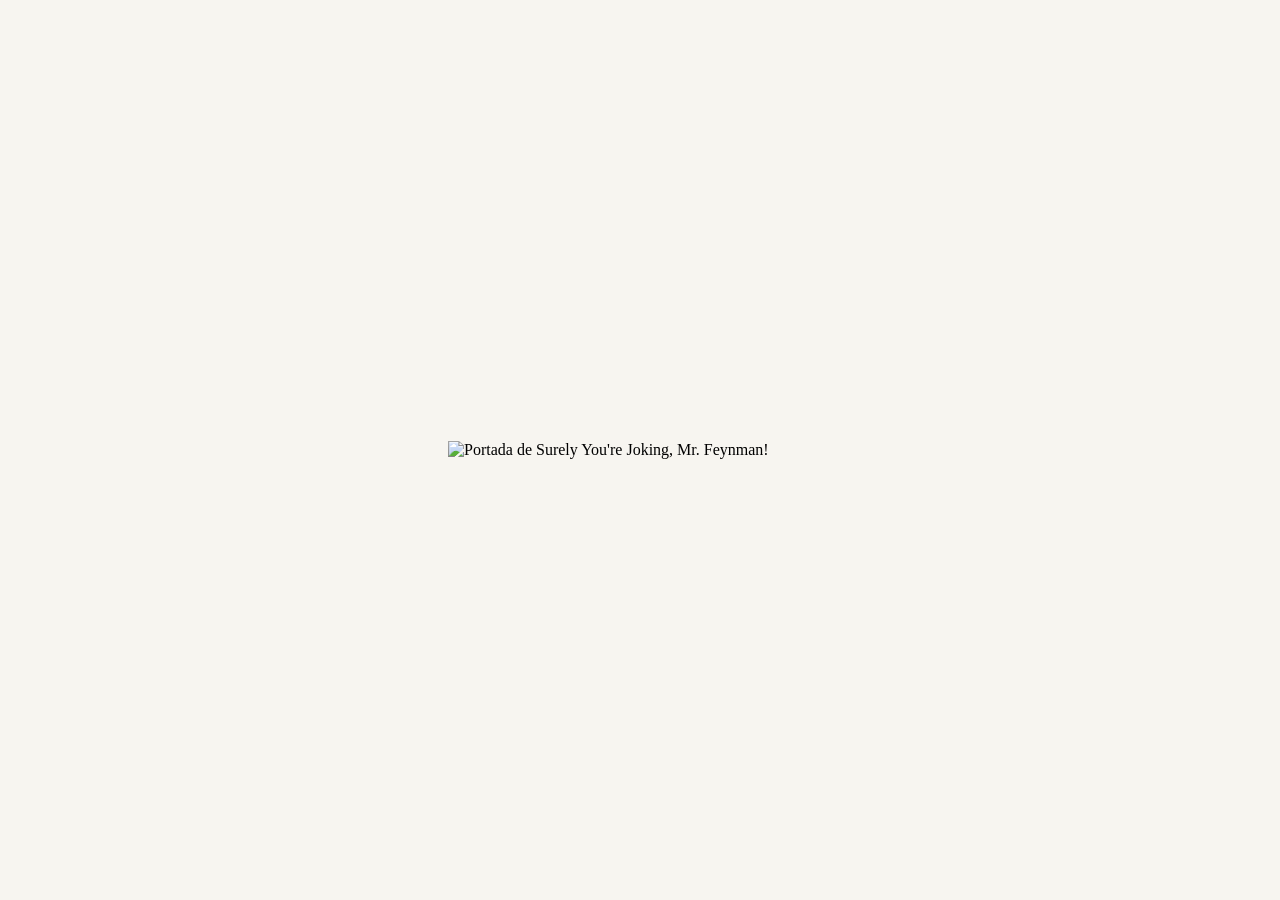
==== libros.html @ 26bcfa9d "Show Cloudinary cover on Libros page" ====
<!DOCTYPE html>
<html lang="es">
<head>
  <meta charset="UTF-8">
  <meta name="viewport" content="width=device-width, initial-scale=1.0">
  <title>Libros</title>
  <link rel="stylesheet" href="styles.css">
</head>
<body class="pagina-libros">
  <main>
    <img
      src="https://res.cloudinary.com/uql3pxps/image/upload/v1784764004/surely_your_joking_mr_feynman_sapdfc.jpg"
      alt="Portada de Surely You're Joking, Mr. Feynman!"
      decoding="async"
    >
  </main>
</body>
</html>
---- styles.css ----
/* Una base limpia y serena para la portada. */
body {
  margin: 0;
}

.pagina-inicio {
  color: #292825;
  background: #f7f5f0;
  font-family: Georgia, "Times New Roman", serif;
}

/* El retrato conserva dos tercios de la portada y la navegación queda a su derecha. */
.presentacion {
  min-height: 100vh;
  min-height: 100dvh;
  display: grid;
  grid-template-columns: minmax(0, 2fr) minmax(9rem, 1fr);
}

.retrato {
  min-width: 0;
  display: grid;
  place-items: center;
  overflow: hidden;
}

.retrato img {
  width: 100%;
  height: 100%;
  display: block;
  object-fit: contain;
  object-position: center;
}

.enlaces {
  display: flex;
  flex-direction: column;
  justify-content: center;
  align-items: flex-start;
  gap: 1.5rem;
  padding: 2rem clamp(1.5rem, 5vw, 4.5rem);
}

.enlaces a {
  color: inherit;
  font-size: clamp(1.2rem, 2vw, 1.65rem);
  letter-spacing: 0.06em;
  text-decoration: none;
  transition: color 160ms ease;
}

.enlaces a:hover,
.enlaces a:focus-visible {
  color: #8a6f55;
}

.enlaces a:focus-visible {
  outline: 1px solid currentColor;
  outline-offset: 0.4rem;
}

@media (max-width: 600px) {
  .presentacion {
    grid-template-columns: minmax(0, 2fr) minmax(7rem, 1fr);
  }

  .enlaces {
    gap: 1.1rem;
    padding: 1.25rem;
  }
}

/* Centramos el mensaje de la segunda página. */
.pagina-prueba {
  min-height: 100vh;
  min-height: 100dvh;
  display: grid;
  place-items: center;
  font-family: Arial, sans-serif;
}

.pagina-libros {
  min-height: 100vh;
  min-height: 100dvh;
  display: grid;
  place-items: center;
  background: #f7f5f0;
}

.pagina-libros img {
  width: min(90vw, 24rem);
  height: auto;
  display: block;
}
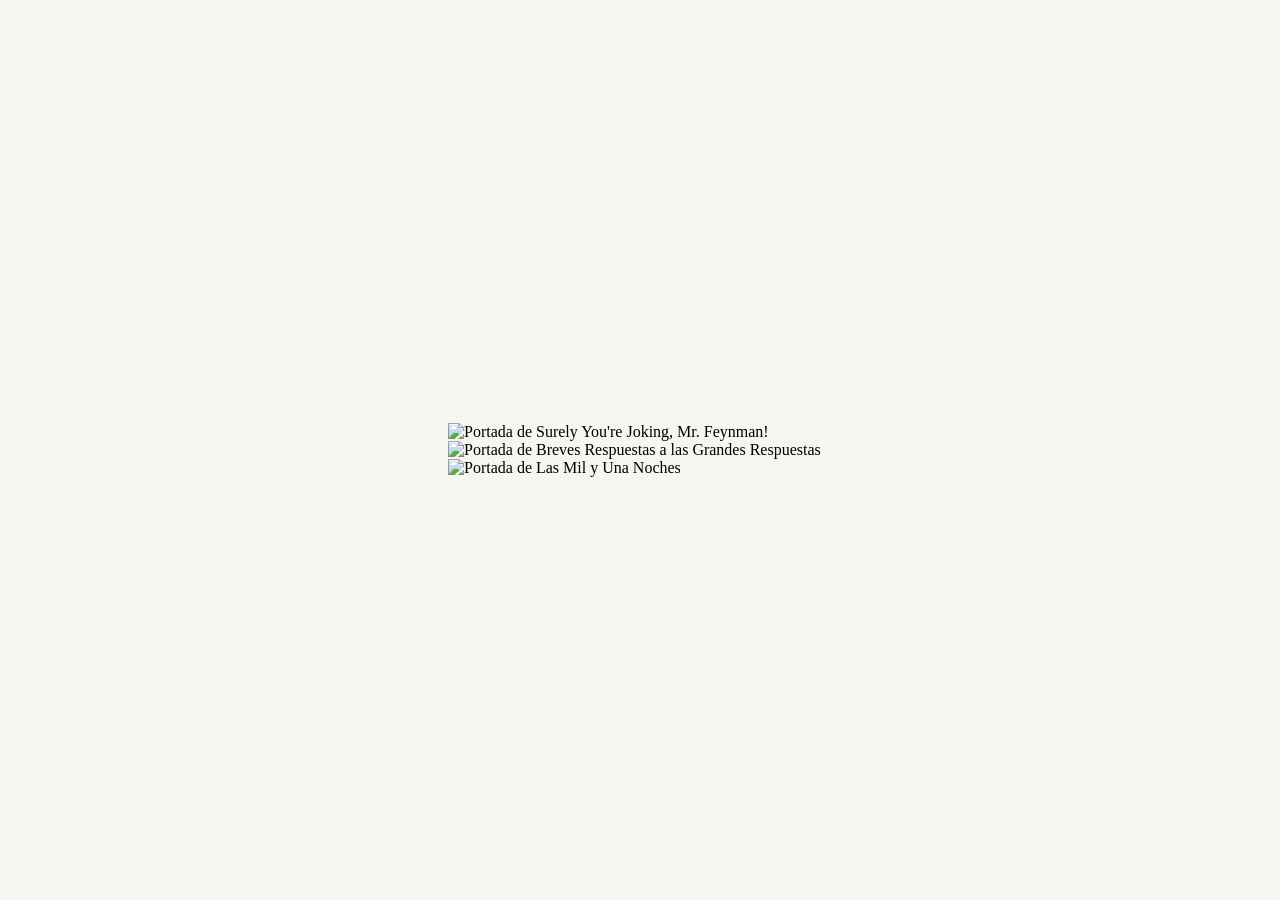
==== commit 406dc2e7: "Add additional book cover images to libros.html" ====
--- a/libros.html
+++ b/libros.html
@@ -13,6 +13,18 @@
       alt="Portada de Surely You're Joking, Mr. Feynman!"
       decoding="async"
     >
+    
+    <img
+      src="https://res.cloudinary.com/uql3pxps/image/upload/v1786701653/breves_respuestas_p3zlsg.jpg"
+      alt="Portada de Breves Respuestas a las Grandes Respuestas"
+      decoding="async"
+    >
+    
+    <img
+      src="https://res.cloudinary.com/uql3pxps/image/upload/v1786702186/las_mil_y_una_noches_0_uosasy.webp"
+      alt="Portada de Las Mil y Una Noches"
+      decoding="async"
+    >
   </main>
 </body>
 </html>
--- a/styles.css
+++ b/styles.css
@@ -11,10 +11,22 @@
 
 /* El retrato conserva dos tercios de la portada y la navegación queda a su derecha. */
 .presentacion {
+  position: relative;
   min-height: 100vh;
   min-height: 100dvh;
   display: grid;
   grid-template-columns: minmax(0, 2fr) minmax(9rem, 1fr);
+}
+
+/* Una franja nítida recorre el primer octavo de la portada. */
+.presentacion::before {
+  content: "";
+  position: absolute;
+  z-index: 1;
+  inset: 0 auto 0 0;
+  width: 12.5%;
+  background: #f7f5f0;
+  pointer-events: none;
 }
 
 .retrato {
@@ -30,6 +42,14 @@
   display: block;
   object-fit: contain;
   object-position: center;
+  -webkit-mask-image:
+    linear-gradient(to right, transparent 0, #000 clamp(1rem, 3vw, 3rem), #000 calc(100% - clamp(1rem, 3vw, 3rem)), transparent 100%),
+    linear-gradient(to bottom, transparent 0, #000 clamp(1rem, 3vw, 3rem), #000 calc(100% - clamp(1rem, 3vw, 3rem)), transparent 100%);
+  -webkit-mask-composite: source-in;
+  mask-image:
+    linear-gradient(to right, transparent 0, #000 clamp(1rem, 3vw, 3rem), #000 calc(100% - clamp(1rem, 3vw, 3rem)), transparent 100%),
+    linear-gradient(to bottom, transparent 0, #000 clamp(1rem, 3vw, 3rem), #000 calc(100% - clamp(1rem, 3vw, 3rem)), transparent 100%);
+  mask-composite: intersect;
 }
 
 .enlaces {
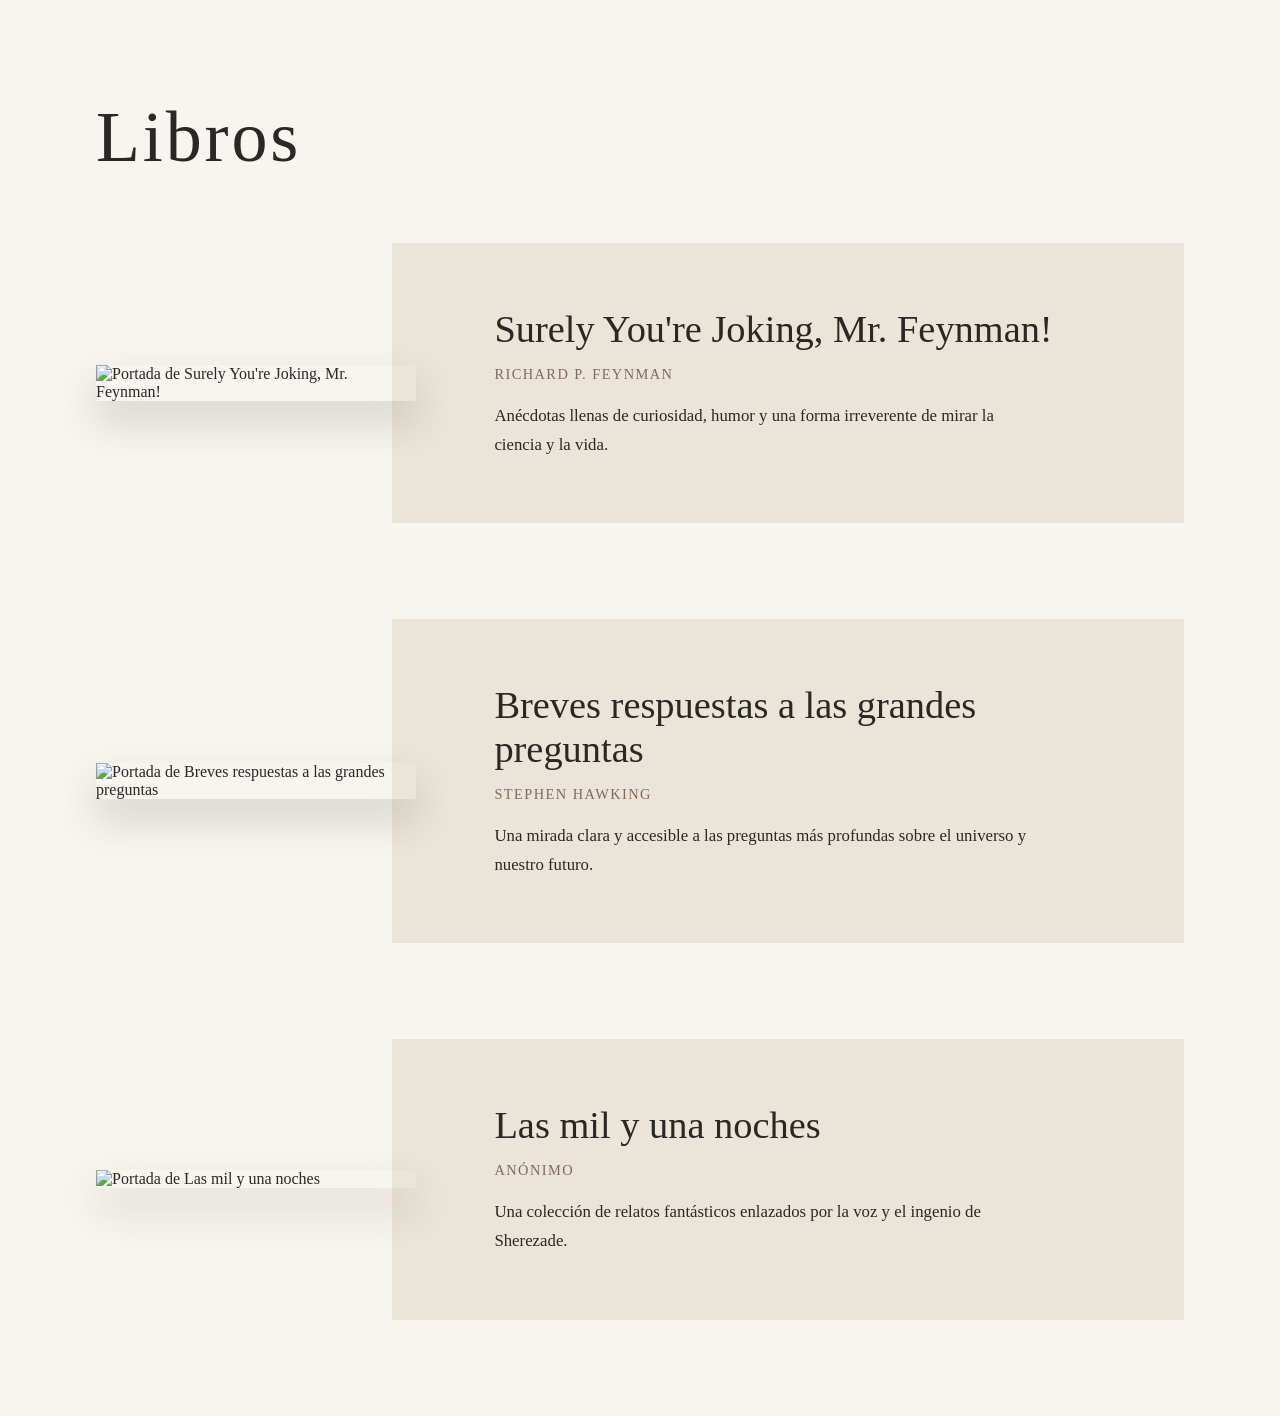
==== commit a7a459df: "Add connected descriptions to book covers" ====
--- a/libros.html
+++ b/libros.html
@@ -7,24 +7,51 @@
   <link rel="stylesheet" href="styles.css">
 </head>
 <body class="pagina-libros">
-  <main>
-    <img
-      src="https://res.cloudinary.com/uql3pxps/image/upload/v1784764004/surely_your_joking_mr_feynman_sapdfc.jpg"
-      alt="Portada de Surely You're Joking, Mr. Feynman!"
-      decoding="async"
-    >
-    
-    <img
-      src="https://res.cloudinary.com/uql3pxps/image/upload/v1786701653/breves_respuestas_p3zlsg.jpg"
-      alt="Portada de Breves Respuestas a las Grandes Respuestas"
-      decoding="async"
-    >
-    
-    <img
-      src="https://res.cloudinary.com/uql3pxps/image/upload/v1786702186/las_mil_y_una_noches_0_uosasy.webp"
-      alt="Portada de Las Mil y Una Noches"
-      decoding="async"
-    >
+  <main class="biblioteca">
+    <h1>Libros</h1>
+
+    <div class="lista-libros">
+      <figure class="libro">
+        <img
+          src="https://res.cloudinary.com/uql3pxps/image/upload/v1784764004/surely_your_joking_mr_feynman_sapdfc.jpg"
+          alt="Portada de Surely You're Joking, Mr. Feynman!"
+          decoding="async"
+        >
+        <figcaption>
+          <h2>Surely You're Joking, Mr. Feynman!</h2>
+          <p class="autor">Richard P. Feynman</p>
+          <p>Anécdotas llenas de curiosidad, humor y una forma irreverente de mirar la ciencia y la vida.</p>
+        </figcaption>
+      </figure>
+
+      <figure class="libro">
+        <img
+          src="https://res.cloudinary.com/uql3pxps/image/upload/v1786701653/breves_respuestas_p3zlsg.jpg"
+          alt="Portada de Breves respuestas a las grandes preguntas"
+          loading="lazy"
+          decoding="async"
+        >
+        <figcaption>
+          <h2>Breves respuestas a las grandes preguntas</h2>
+          <p class="autor">Stephen Hawking</p>
+          <p>Una mirada clara y accesible a las preguntas más profundas sobre el universo y nuestro futuro.</p>
+        </figcaption>
+      </figure>
+
+      <figure class="libro">
+        <img
+          src="https://res.cloudinary.com/uql3pxps/image/upload/v1786702186/las_mil_y_una_noches_0_uosasy.webp"
+          alt="Portada de Las mil y una noches"
+          loading="lazy"
+          decoding="async"
+        >
+        <figcaption>
+          <h2>Las mil y una noches</h2>
+          <p class="autor">Anónimo</p>
+          <p>Una colección de relatos fantásticos enlazados por la voz y el ingenio de Sherezade.</p>
+        </figcaption>
+      </figure>
+    </div>
   </main>
 </body>
 </html>
--- a/styles.css
+++ b/styles.css
@@ -11,22 +11,10 @@
 
 /* El retrato conserva dos tercios de la portada y la navegación queda a su derecha. */
 .presentacion {
-  position: relative;
   min-height: 100vh;
   min-height: 100dvh;
   display: grid;
   grid-template-columns: minmax(0, 2fr) minmax(9rem, 1fr);
-}
-
-/* Una franja nítida recorre el primer octavo de la portada. */
-.presentacion::before {
-  content: "";
-  position: absolute;
-  z-index: 1;
-  inset: 0 auto 0 0;
-  width: 12.5%;
-  background: #f7f5f0;
-  pointer-events: none;
 }
 
 .retrato {
@@ -42,14 +30,6 @@
   display: block;
   object-fit: contain;
   object-position: center;
-  -webkit-mask-image:
-    linear-gradient(to right, transparent 0, #000 clamp(1rem, 3vw, 3rem), #000 calc(100% - clamp(1rem, 3vw, 3rem)), transparent 100%),
-    linear-gradient(to bottom, transparent 0, #000 clamp(1rem, 3vw, 3rem), #000 calc(100% - clamp(1rem, 3vw, 3rem)), transparent 100%);
-  -webkit-mask-composite: source-in;
-  mask-image:
-    linear-gradient(to right, transparent 0, #000 clamp(1rem, 3vw, 3rem), #000 calc(100% - clamp(1rem, 3vw, 3rem)), transparent 100%),
-    linear-gradient(to bottom, transparent 0, #000 clamp(1rem, 3vw, 3rem), #000 calc(100% - clamp(1rem, 3vw, 3rem)), transparent 100%);
-  mask-composite: intersect;
 }
 
 .enlaces {
@@ -102,13 +82,91 @@
 .pagina-libros {
   min-height: 100vh;
   min-height: 100dvh;
-  display: grid;
-  place-items: center;
+  color: #292825;
   background: #f7f5f0;
+  font-family: Georgia, "Times New Roman", serif;
 }
 
-.pagina-libros img {
-  width: min(90vw, 24rem);
+.biblioteca {
+  width: min(90vw, 68rem);
+  margin: 0 auto;
+  padding: clamp(3rem, 8vw, 6rem) 0;
+}
+
+.biblioteca > h1 {
+  margin: 0 0 clamp(2rem, 5vw, 4rem);
+  font-size: clamp(2.5rem, 6vw, 4.5rem);
+  font-weight: 400;
+  letter-spacing: 0.04em;
+}
+
+.lista-libros {
+  display: grid;
+  gap: clamp(3rem, 8vw, 6rem);
+}
+
+.libro {
+  display: grid;
+  grid-template-columns: minmax(12rem, 20rem) minmax(0, 1fr);
+  align-items: center;
+  margin: 0;
+}
+
+.libro img {
+  position: relative;
+  z-index: 1;
+  width: 100%;
   height: auto;
   display: block;
+  box-shadow: 0 1.25rem 2.5rem rgb(54 45 36 / 18%);
 }
+
+.libro figcaption {
+  margin-left: -1.5rem;
+  padding: clamp(2rem, 5vw, 4rem) clamp(2rem, 6vw, 5rem);
+  padding-left: clamp(3.5rem, 8vw, 6.5rem);
+  background: #ebe4d8;
+}
+
+.libro h2 {
+  margin: 0;
+  font-size: clamp(1.65rem, 3vw, 2.5rem);
+  font-weight: 400;
+  line-height: 1.15;
+}
+
+.libro p {
+  max-width: 34rem;
+  margin: 1rem 0 0;
+  font-size: 1.05rem;
+  line-height: 1.7;
+}
+
+.libro .autor {
+  margin-top: 0.65rem;
+  color: #806b57;
+  font-size: 0.9rem;
+  letter-spacing: 0.1em;
+  text-transform: uppercase;
+}
+
+@media (max-width: 650px) {
+  .biblioteca {
+    width: min(88vw, 28rem);
+  }
+
+  .libro {
+    grid-template-columns: 1fr;
+  }
+
+  .libro img {
+    width: 78%;
+    margin: 0 auto;
+  }
+
+  .libro figcaption {
+    margin: -1.5rem 0 0;
+    padding: 3rem 1.5rem 1.75rem;
+    text-align: center;
+  }
+}
